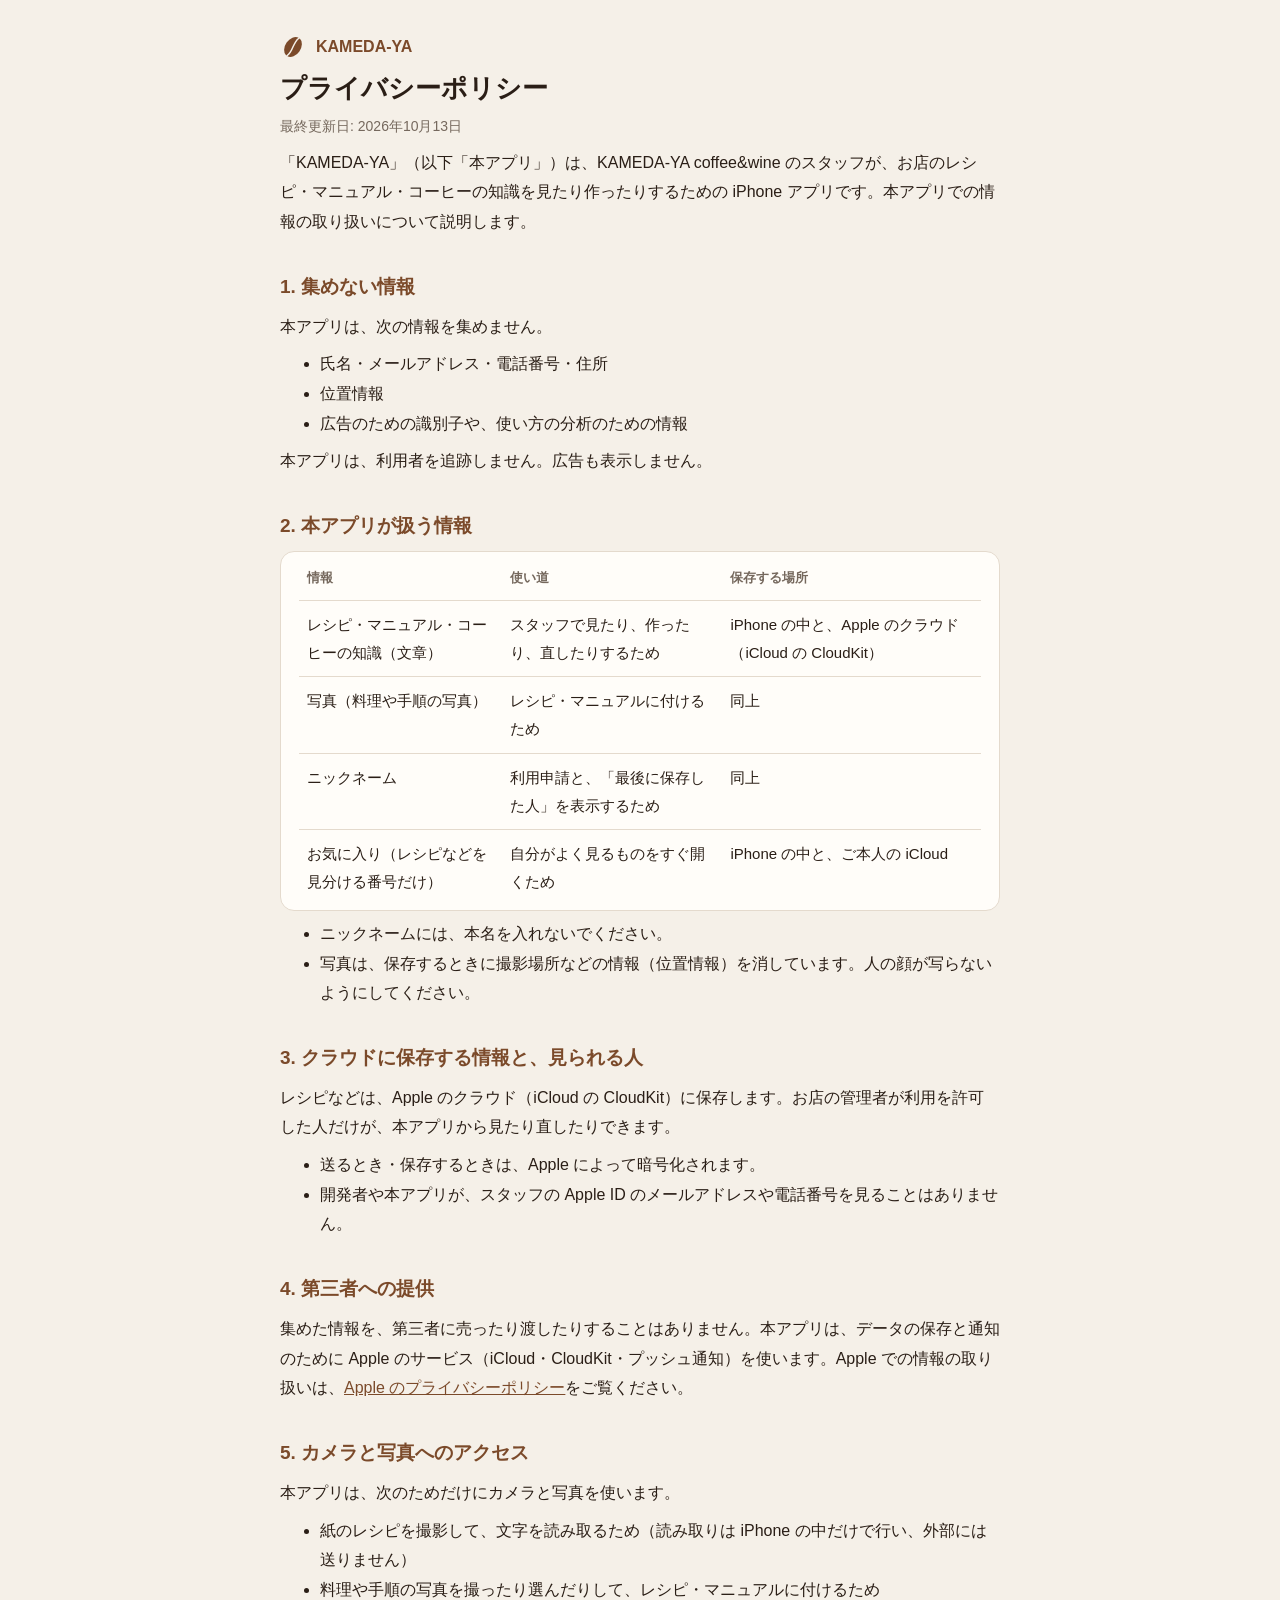
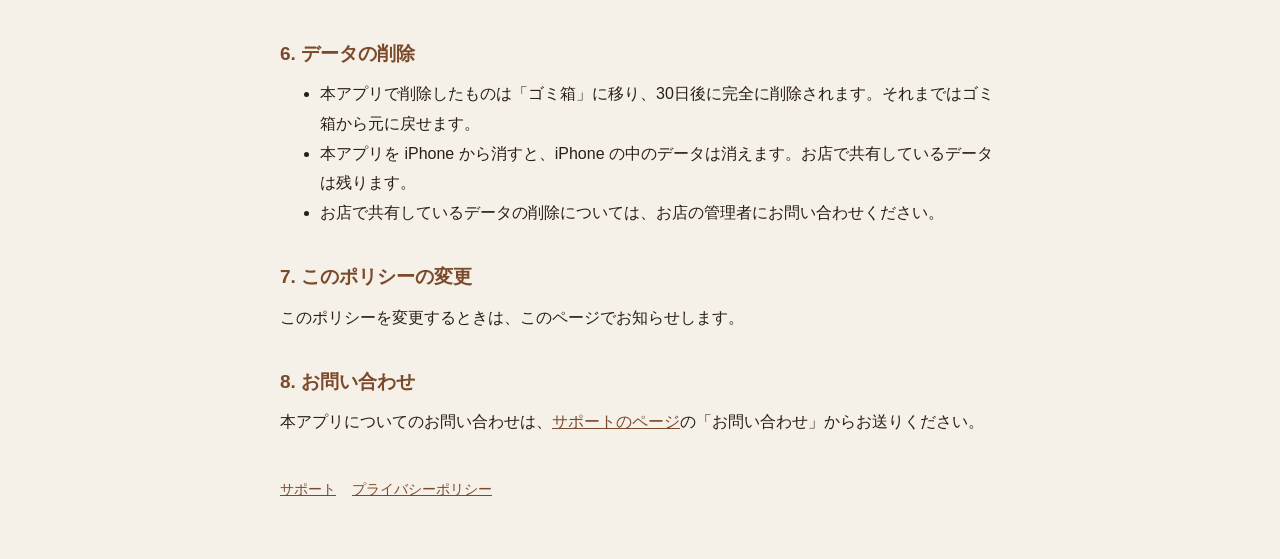
==== privacy.html @ 1588ddb8 "サポートとプライバシーポリシーのページを作る（KAMEDAYA-73） Co-Authored-By: Claude Opus 5.5 <noreply@anthropic.com>" ====
<!doctype html>
<html lang="ja">
<head>
<meta charset="utf-8">
<meta name="viewport" content="width=device-width, initial-scale=1">
<title>KAMEDA-YA プライバシーポリシー</title>
<link rel="stylesheet" href="style.css">
</head>
<body>
<main>
<header>
  <svg viewBox="0 0 24 24" aria-hidden="true"><g transform="rotate(35 12 12)" fill="currentColor"><path d="M11.3 2.05 A7.2 10 0 0 0 11.3 21.95 C13.9 17.5 8.7 6.5 11.3 2.05 Z"/><path d="M12.7 2.05 A7.2 10 0 0 1 12.7 21.95 C15.3 17.5 10.1 6.5 12.7 2.05 Z"/></g></svg>
  KAMEDA-YA
</header>
<h1>プライバシーポリシー</h1>
<p class="updated">最終更新日: 2026年10月13日</p>

<p>「KAMEDA-YA」（以下「本アプリ」）は、KAMEDA-YA coffee&amp;wine のスタッフが、お店のレシピ・マニュアル・コーヒーの知識を見たり作ったりするための iPhone アプリです。本アプリでの情報の取り扱いについて説明します。</p>

<h2>1. 集めない情報</h2>
<p>本アプリは、次の情報を集めません。</p>
<ul>
  <li>氏名・メールアドレス・電話番号・住所</li>
  <li>位置情報</li>
  <li>広告のための識別子や、使い方の分析のための情報</li>
</ul>
<p>本アプリは、利用者を追跡しません。広告も表示しません。</p>

<h2>2. 本アプリが扱う情報</h2>
<div class="card table-wrap">
<table>
  <thead><tr><th>情報</th><th>使い道</th><th>保存する場所</th></tr></thead>
  <tbody>
    <tr><td>レシピ・マニュアル・コーヒーの知識（文章）</td><td>スタッフで見たり、作ったり、直したりするため</td><td>iPhone の中と、Apple のクラウド（iCloud の CloudKit）</td></tr>
    <tr><td>写真（料理や手順の写真）</td><td>レシピ・マニュアルに付けるため</td><td>同上</td></tr>
    <tr><td>ニックネーム</td><td>利用申請と、「最後に保存した人」を表示するため</td><td>同上</td></tr>
    <tr><td>お気に入り（レシピなどを見分ける番号だけ）</td><td>自分がよく見るものをすぐ開くため</td><td>iPhone の中と、ご本人の iCloud</td></tr>
  </tbody>
</table>
</div>
<ul>
  <li>ニックネームには、本名を入れないでください。</li>
  <li>写真は、保存するときに撮影場所などの情報（位置情報）を消しています。人の顔が写らないようにしてください。</li>
</ul>

<h2>3. クラウドに保存する情報と、見られる人</h2>
<p>レシピなどは、Apple のクラウド（iCloud の CloudKit）に保存します。お店の管理者が利用を許可した人だけが、本アプリから見たり直したりできます。</p>
<ul>
  <li>送るとき・保存するときは、Apple によって暗号化されます。</li>
  <li>開発者や本アプリが、スタッフの Apple ID のメールアドレスや電話番号を見ることはありません。</li>
</ul>

<h2>4. 第三者への提供</h2>
<p>集めた情報を、第三者に売ったり渡したりすることはありません。本アプリは、データの保存と通知のために Apple のサービス（iCloud・CloudKit・プッシュ通知）を使います。Apple での情報の取り扱いは、<a href="https://www.apple.com/jp/legal/privacy/">Apple のプライバシーポリシー</a>をご覧ください。</p>

<h2>5. カメラと写真へのアクセス</h2>
<p>本アプリは、次のためだけにカメラと写真を使います。</p>
<ul>
  <li>紙のレシピを撮影して、文字を読み取るため（読み取りは iPhone の中だけで行い、外部には送りません）</li>
  <li>料理や手順の写真を撮ったり選んだりして、レシピ・マニュアルに付けるため</li>
</ul>

<h2>6. データの削除</h2>
<ul>
  <li>本アプリで削除したものは「ゴミ箱」に移り、30日後に完全に削除されます。それまではゴミ箱から元に戻せます。</li>
  <li>本アプリを iPhone から消すと、iPhone の中のデータは消えます。お店で共有しているデータは残ります。</li>
  <li>お店で共有しているデータの削除については、お店の管理者にお問い合わせください。</li>
</ul>

<h2>7. このポリシーの変更</h2>
<p>このポリシーを変更するときは、このページでお知らせします。</p>

<h2>8. お問い合わせ</h2>
<p>本アプリについてのお問い合わせは、<a href="index.html#contact">サポートのページ</a>の「お問い合わせ」からお送りください。</p>

<nav><a href="index.html">サポート</a><a href="privacy.html">プライバシーポリシー</a></nav>
</main>
</body>
</html>
---- style.css ----
:root {
  --bg: #F5F0E8; --card: #FFFDF9; --ink: #2A1E16; --muted: #75685D; --line: #E4DACD; --accent: #7B4A2A;
}
@media (prefers-color-scheme: dark) {
  :root { color-scheme: dark; --bg: #16120F; --card: #231D18; --ink: #F2EAE0; --muted: #B3A595; --line: #3A3129; --accent: #D9A877; }
}
* { box-sizing: border-box; }
body {
  margin: 0; padding: 32px 16px 56px; background: var(--bg); color: var(--ink);
  font-family: "Hiragino Sans", "Hiragino Kaku Gothic ProN", "Yu Gothic", "Noto Sans JP", sans-serif;
  font-size: 16px; line-height: 1.85;
}
main { max-width: 720px; margin: 0 auto; }
header { display: flex; align-items: center; gap: 10px; color: var(--accent); font-weight: 700; margin-bottom: 8px; }
header svg { width: 26px; height: 26px; }
h1 { font-size: 26px; line-height: 1.4; margin: 8px 0 4px; }
h2 { font-size: 19px; margin: 32px 0 8px; color: var(--accent); }
p, ul { margin: 8px 0; }
.updated { color: var(--muted); font-size: 14px; }
.card { background: var(--card); border: 1px solid var(--line); border-radius: 14px; padding: 4px 18px; }
table { width: 100%; border-collapse: collapse; font-size: 15px; }
th, td { text-align: left; vertical-align: top; padding: 10px 8px; border-bottom: 1px solid var(--line); }
tr:last-child td { border-bottom: none; }
th { color: var(--muted); font-size: 13px; }
.table-wrap { overflow-x: auto; }
dt { font-weight: 700; margin-top: 16px; }
dd { margin: 4px 0 0; }
a { color: var(--accent); }
nav { margin-top: 40px; font-size: 14px; color: var(--muted); display: flex; gap: 16px; flex-wrap: wrap; }
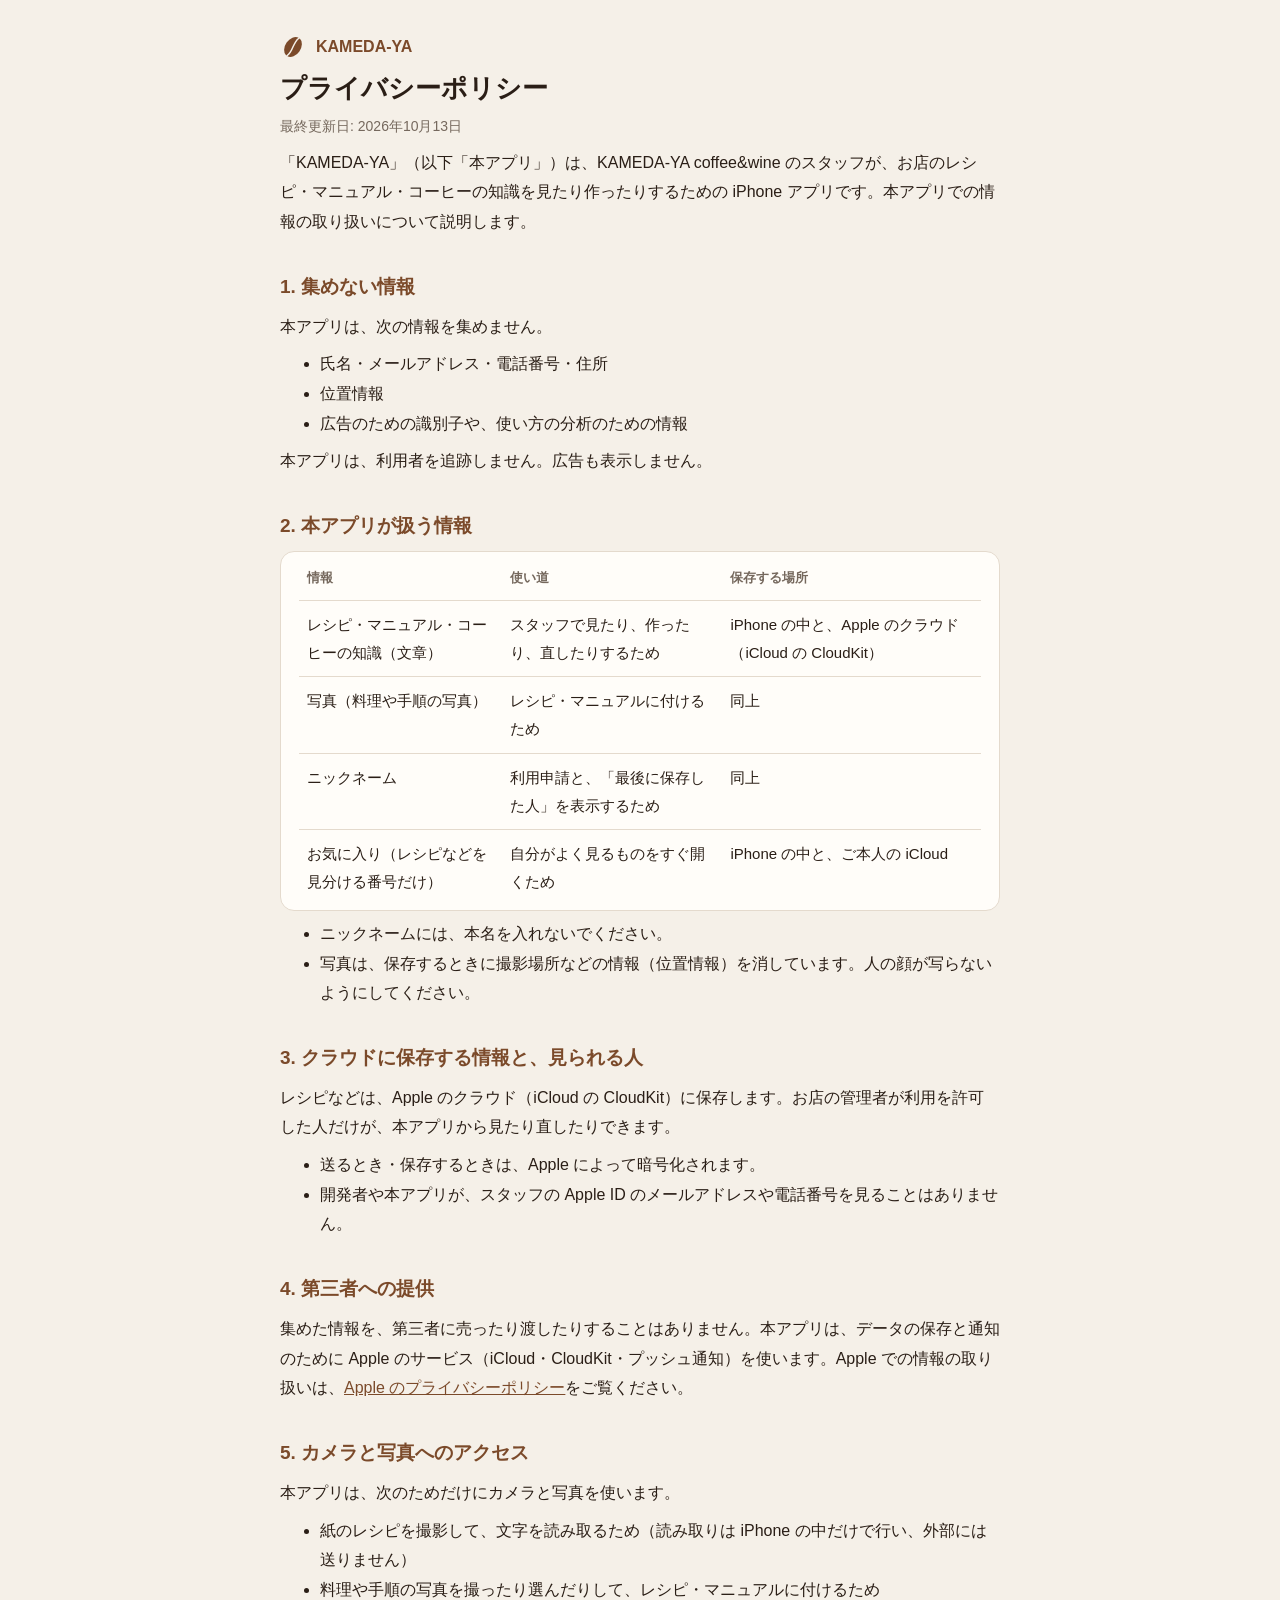
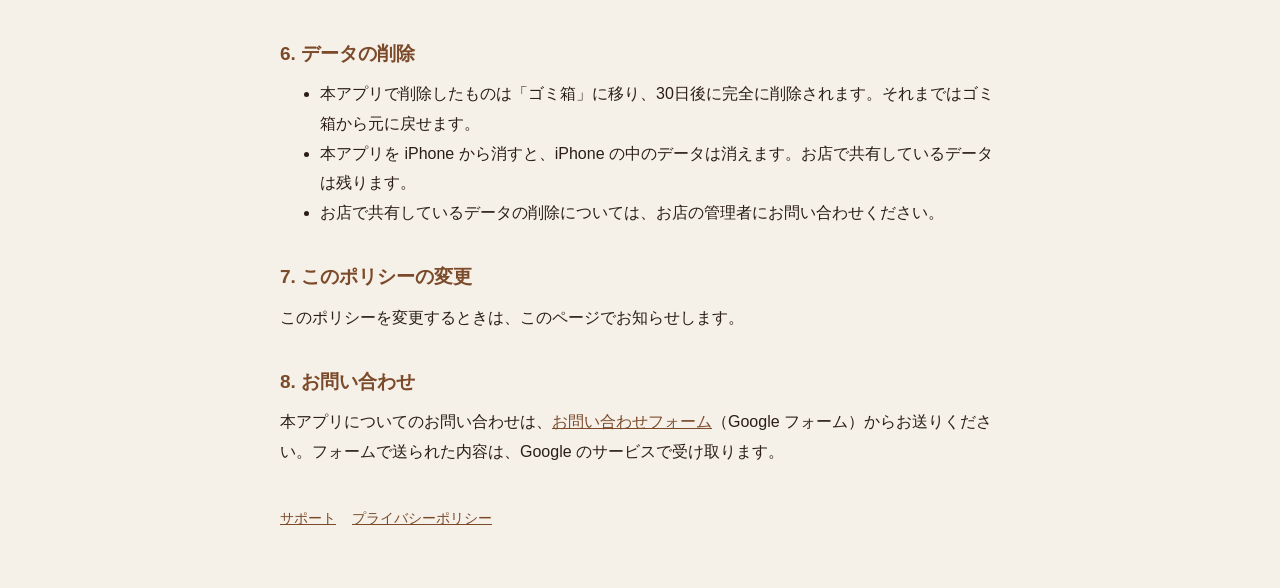
==== commit 94c379a2: "お問い合わせフォームの URL を入れる（KAMEDAYA-66・73） Co-Authored-By: Claude Opus 5.5 <noreply@anthropic.com>" ====
--- a/privacy.html
+++ b/privacy.html
@@ -71,7 +71,7 @@
 <p>このポリシーを変更するときは、このページでお知らせします。</p>
 
 <h2>8. お問い合わせ</h2>
-<p>本アプリについてのお問い合わせは、<a href="index.html#contact">サポートのページ</a>の「お問い合わせ」からお送りください。</p>
+<p>本アプリについてのお問い合わせは、<a href="https://forms.gle/npibHibr62RcUhbM6">お問い合わせフォーム</a>（Google フォーム）からお送りください。フォームで送られた内容は、Google のサービスで受け取ります。</p>
 
 <nav><a href="index.html">サポート</a><a href="privacy.html">プライバシーポリシー</a></nav>
 </main>
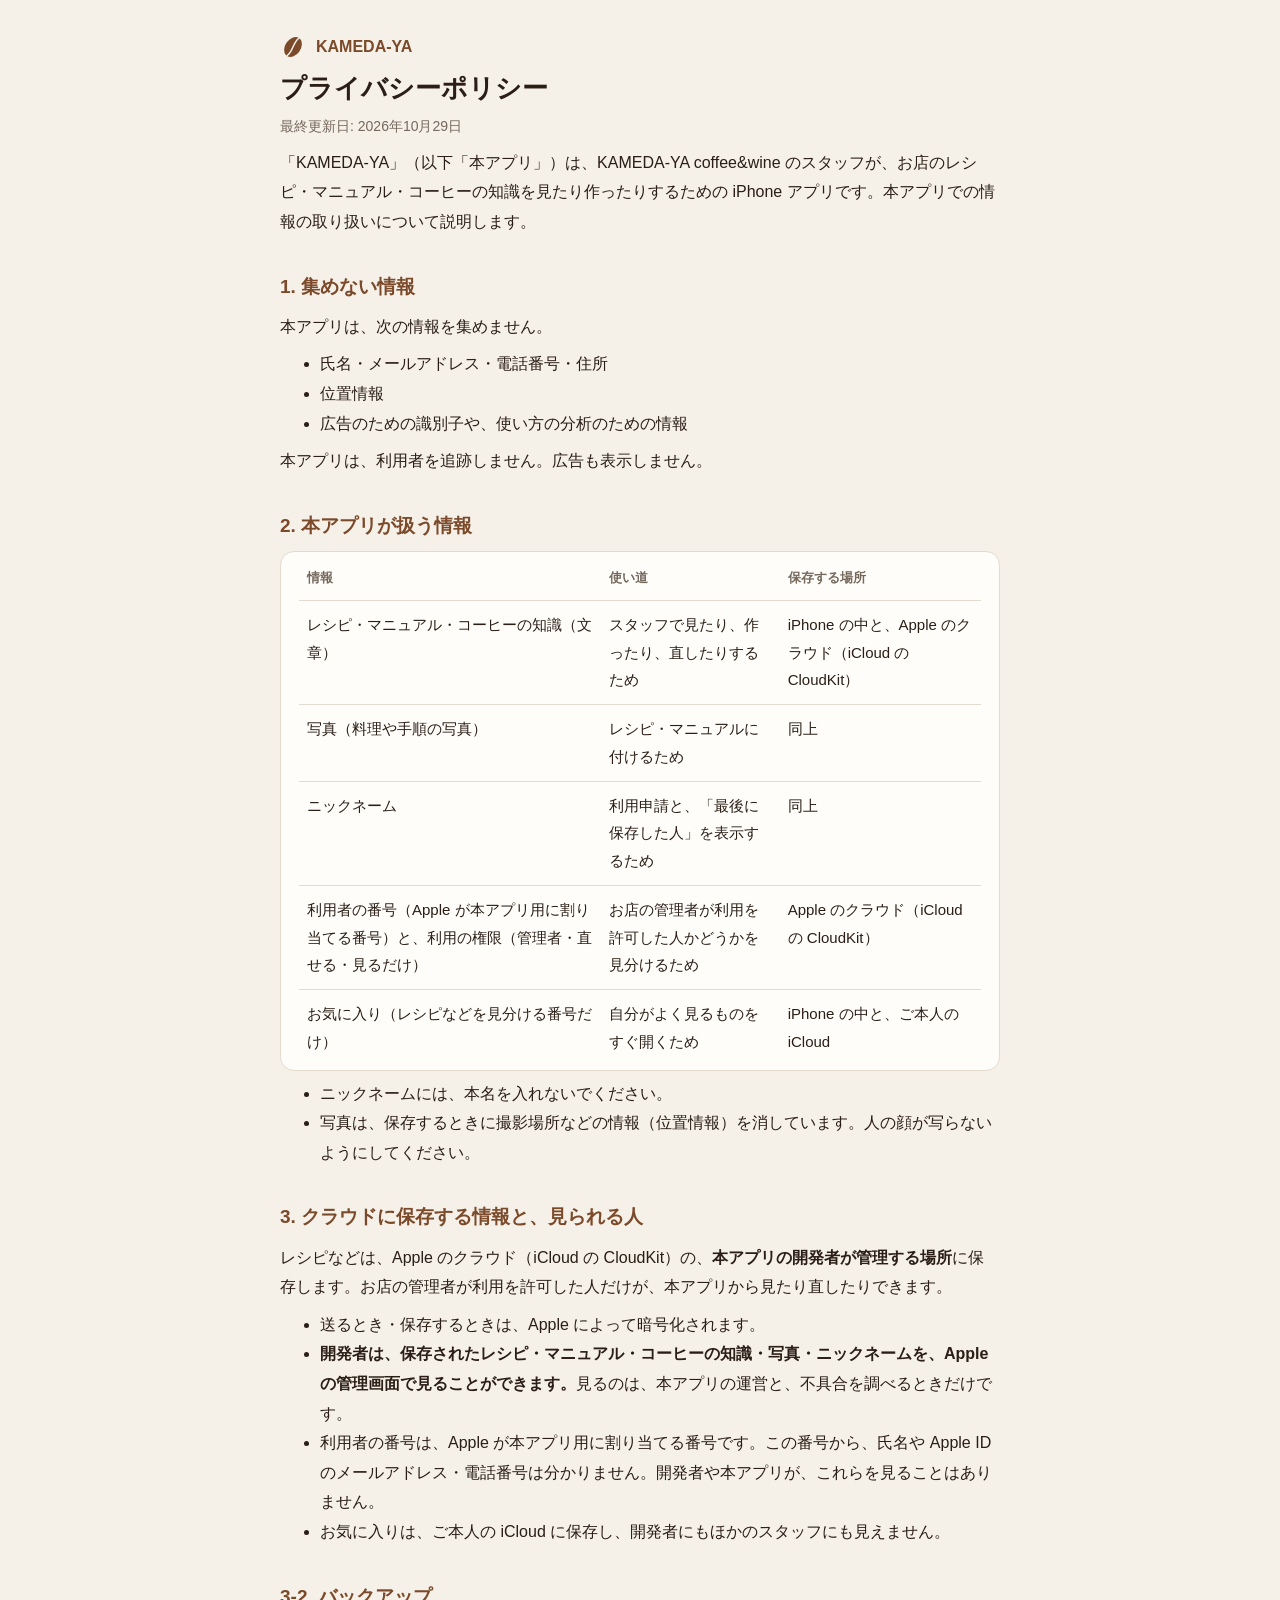
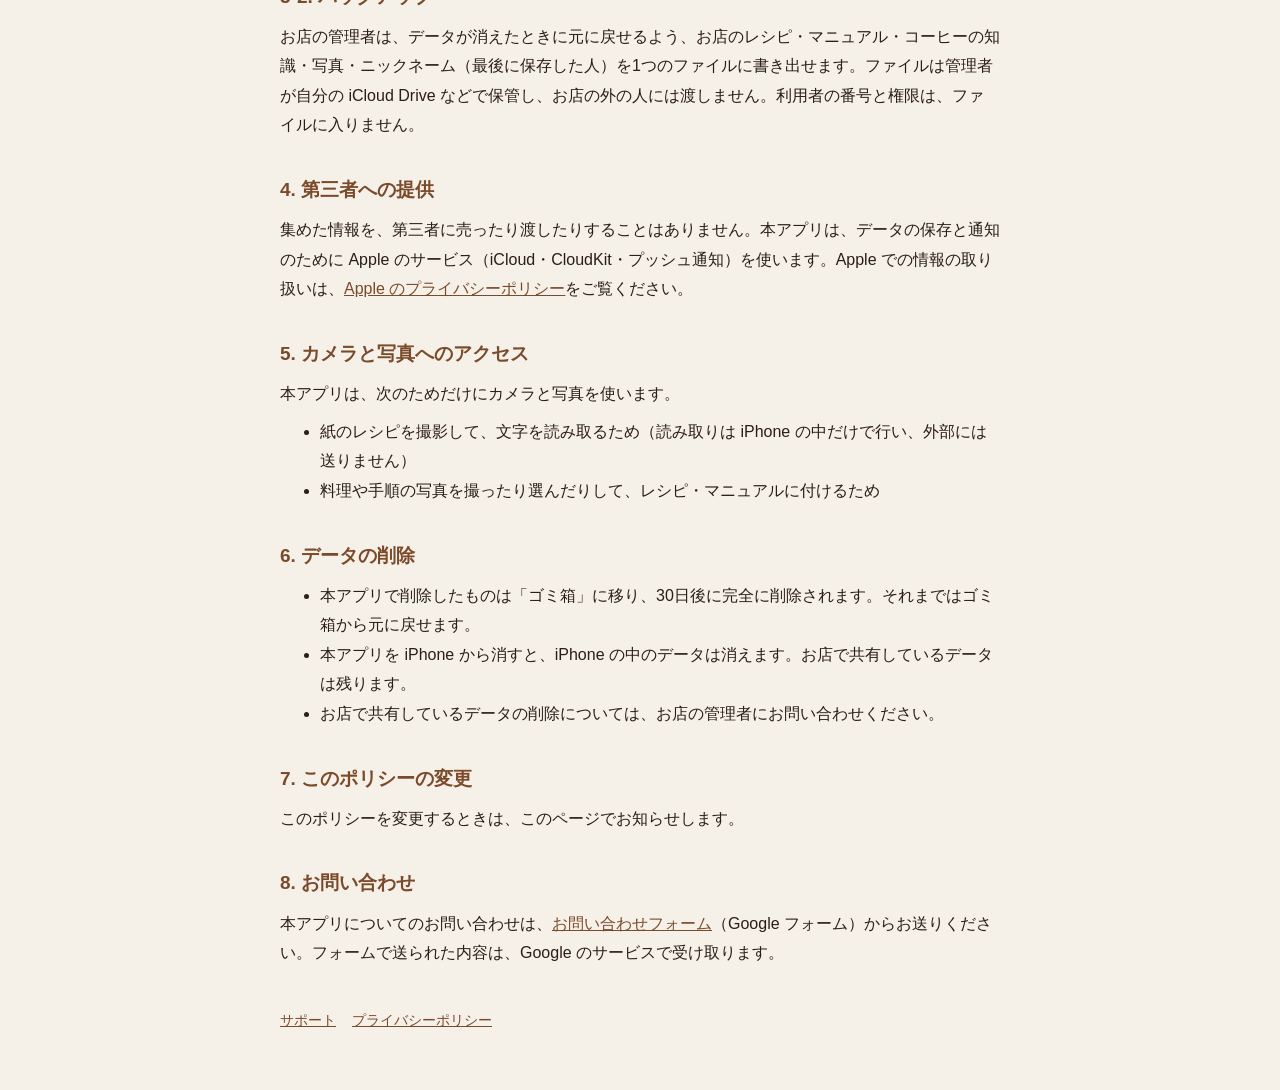
==== commit 8ae97172: "プライバシーポリシーとサポートを公開データベースの形に合わせる（KAMEDAYA-90） - 開発者が管理する場所に保存し、開発者は管理画面で中身を見られることを書いた - 利用者の番号と権限、バック" ====
--- a/privacy.html
+++ b/privacy.html
@@ -13,7 +13,7 @@
   KAMEDA-YA
 </header>
 <h1>プライバシーポリシー</h1>
-<p class="updated">最終更新日: 2026年10月13日</p>
+<p class="updated">最終更新日: 2026年10月29日</p>
 
 <p>「KAMEDA-YA」（以下「本アプリ」）は、KAMEDA-YA coffee&amp;wine のスタッフが、お店のレシピ・マニュアル・コーヒーの知識を見たり作ったりするための iPhone アプリです。本アプリでの情報の取り扱いについて説明します。</p>
 
@@ -34,6 +34,7 @@
     <tr><td>レシピ・マニュアル・コーヒーの知識（文章）</td><td>スタッフで見たり、作ったり、直したりするため</td><td>iPhone の中と、Apple のクラウド（iCloud の CloudKit）</td></tr>
     <tr><td>写真（料理や手順の写真）</td><td>レシピ・マニュアルに付けるため</td><td>同上</td></tr>
     <tr><td>ニックネーム</td><td>利用申請と、「最後に保存した人」を表示するため</td><td>同上</td></tr>
+    <tr><td>利用者の番号（Apple が本アプリ用に割り当てる番号）と、利用の権限（管理者・直せる・見るだけ）</td><td>お店の管理者が利用を許可した人かどうかを見分けるため</td><td>Apple のクラウド（iCloud の CloudKit）</td></tr>
     <tr><td>お気に入り（レシピなどを見分ける番号だけ）</td><td>自分がよく見るものをすぐ開くため</td><td>iPhone の中と、ご本人の iCloud</td></tr>
   </tbody>
 </table>
@@ -44,11 +45,16 @@
 </ul>
 
 <h2>3. クラウドに保存する情報と、見られる人</h2>
-<p>レシピなどは、Apple のクラウド（iCloud の CloudKit）に保存します。お店の管理者が利用を許可した人だけが、本アプリから見たり直したりできます。</p>
+<p>レシピなどは、Apple のクラウド（iCloud の CloudKit）の、<strong>本アプリの開発者が管理する場所</strong>に保存します。お店の管理者が利用を許可した人だけが、本アプリから見たり直したりできます。</p>
 <ul>
   <li>送るとき・保存するときは、Apple によって暗号化されます。</li>
-  <li>開発者や本アプリが、スタッフの Apple ID のメールアドレスや電話番号を見ることはありません。</li>
+  <li><strong>開発者は、保存されたレシピ・マニュアル・コーヒーの知識・写真・ニックネームを、Apple の管理画面で見ることができます。</strong>見るのは、本アプリの運営と、不具合を調べるときだけです。</li>
+  <li>利用者の番号は、Apple が本アプリ用に割り当てる番号です。この番号から、氏名や Apple ID のメールアドレス・電話番号は分かりません。開発者や本アプリが、これらを見ることはありません。</li>
+  <li>お気に入りは、ご本人の iCloud に保存し、開発者にもほかのスタッフにも見えません。</li>
 </ul>
+
+<h2>3-2. バックアップ</h2>
+<p>お店の管理者は、データが消えたときに元に戻せるよう、お店のレシピ・マニュアル・コーヒーの知識・写真・ニックネーム（最後に保存した人）を1つのファイルに書き出せます。ファイルは管理者が自分の iCloud Drive などで保管し、お店の外の人には渡しません。利用者の番号と権限は、ファイルに入りません。</p>
 
 <h2>4. 第三者への提供</h2>
 <p>集めた情報を、第三者に売ったり渡したりすることはありません。本アプリは、データの保存と通知のために Apple のサービス（iCloud・CloudKit・プッシュ通知）を使います。Apple での情報の取り扱いは、<a href="https://www.apple.com/jp/legal/privacy/">Apple のプライバシーポリシー</a>をご覧ください。</p>
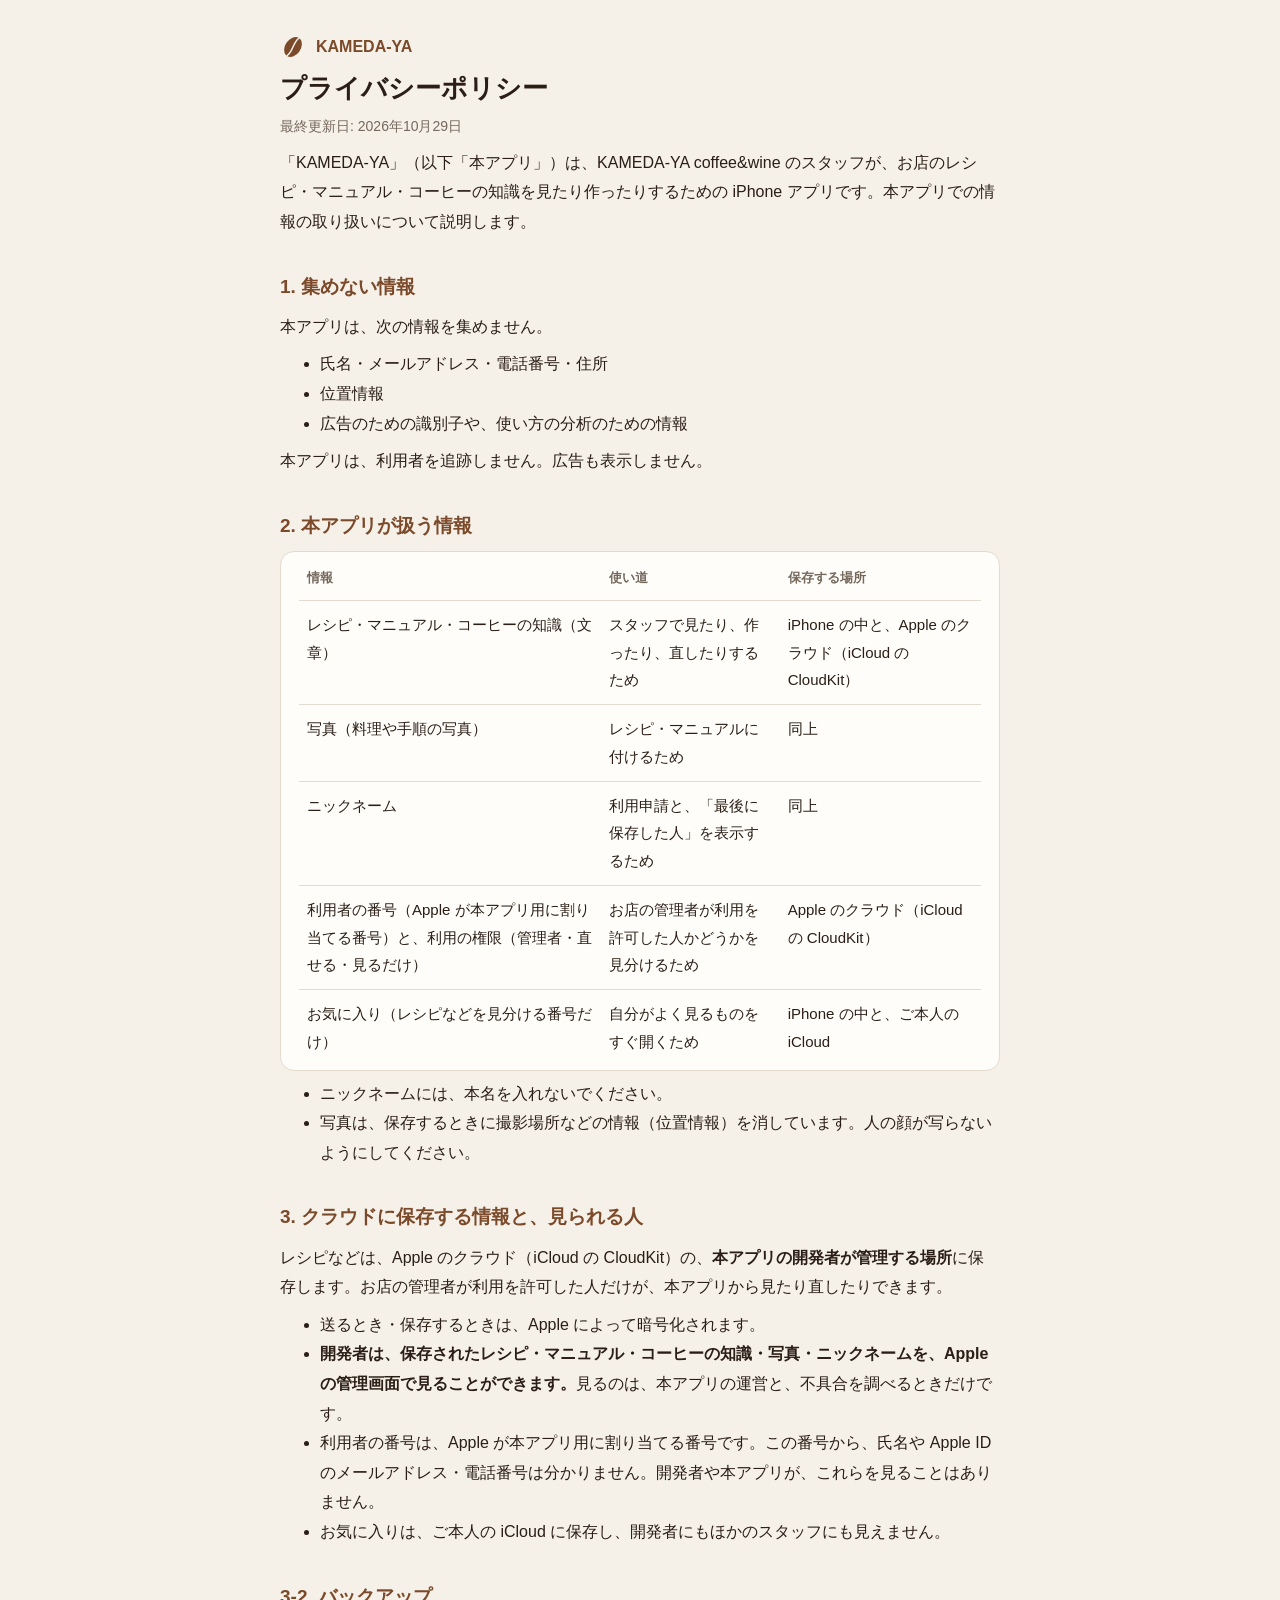
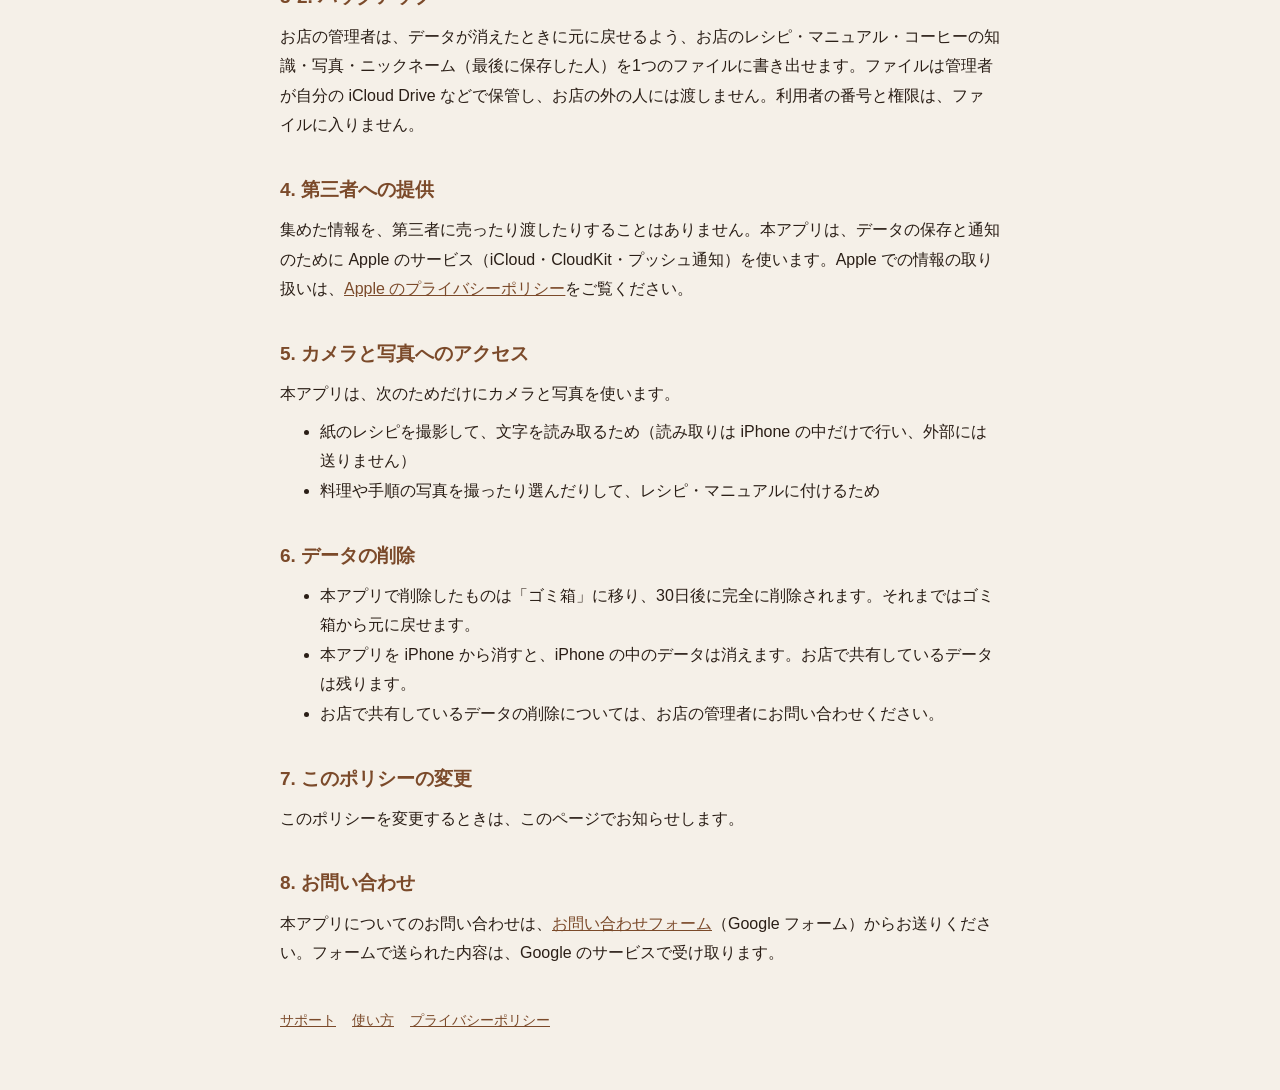
==== commit 0524aca7: "スタッフ向けの使い方のページを足す（KAMEDAYA-17） はじめかた・画面の見かた・レシピ／マニュアル／コーヒー／管理・便利な使い方（Tips）・困ったとき。 画面の写真はお試しのデータで撮ったも" ====
--- a/privacy.html
+++ b/privacy.html
@@ -79,7 +79,7 @@
 <h2>8. お問い合わせ</h2>
 <p>本アプリについてのお問い合わせは、<a href="https://forms.gle/npibHibr62RcUhbM6">お問い合わせフォーム</a>（Google フォーム）からお送りください。フォームで送られた内容は、Google のサービスで受け取ります。</p>
 
-<nav><a href="index.html">サポート</a><a href="privacy.html">プライバシーポリシー</a></nav>
+<nav><a href="index.html">サポート</a><a href="guide.html">使い方</a><a href="privacy.html">プライバシーポリシー</a></nav>
 </main>
 </body>
 </html>
--- a/style.css
+++ b/style.css
@@ -1,8 +1,8 @@
 :root {
-  --bg: #F5F0E8; --card: #FFFDF9; --ink: #2A1E16; --muted: #75685D; --line: #E4DACD; --accent: #7B4A2A;
+  --bg: #F5F0E8; --card: #FFFDF9; --ink: #2A1E16; --muted: #75685D; --line: #E4DACD; --accent: #7B4A2A; --note-bg: #FBEFCF; --note-ink: #5E4310;
 }
 @media (prefers-color-scheme: dark) {
-  :root { color-scheme: dark; --bg: #16120F; --card: #231D18; --ink: #F2EAE0; --muted: #B3A595; --line: #3A3129; --accent: #D9A877; }
+  :root { color-scheme: dark; --bg: #16120F; --card: #231D18; --ink: #F2EAE0; --muted: #B3A595; --line: #3A3129; --accent: #D9A877; --note-bg: #3A2E16; --note-ink: #F2DCA6; }
 }
 * { box-sizing: border-box; }
 body {
@@ -27,3 +27,25 @@
 dd { margin: 4px 0 0; }
 a { color: var(--accent); }
 nav { margin-top: 40px; font-size: 14px; color: var(--muted); display: flex; gap: 16px; flex-wrap: wrap; }
+
+/* 使い方のページ（guide.html） */
+h3 { font-size: 17px; margin: 0 0 4px; }
+.toc { margin: 16px 0 0; gap: 8px 14px; font-size: 15px; }
+.note { background: var(--note-bg); color: var(--note-ink); border-radius: 10px; padding: 8px 12px; font-size: 15px; }
+ol.steps { list-style: none; margin: 16px 0; padding: 0; counter-reset: step; }
+ol.steps > li { counter-increment: step; display: grid; grid-template-columns: minmax(0, 1fr) 180px; gap: 20px; align-items: start; padding: 20px 0; border-top: 1px solid var(--line); }
+ol.steps > li:first-child { border-top: 0; }
+ol.steps h3::before { content: counter(step); display: inline-grid; place-items: center; width: 28px; height: 28px; margin-right: 8px; border-radius: 50%; background: var(--accent); color: var(--bg); font-size: 15px; vertical-align: 1px; }
+ol.steps > li:not(:has(img)) { grid-template-columns: 1fr; }
+.step-text { min-width: 0; }
+.feature { display: grid; grid-template-columns: minmax(0, 1fr) auto; gap: 20px; align-items: start; margin: 12px 0 20px; }
+.shots { display: flex; gap: 12px; }
+.shot { width: 180px; max-width: 100%; height: auto; border-radius: 18px; border: 1px solid var(--line); display: block; }
+.shot.wide { width: 260px; }
+@media (max-width: 620px) {
+  ol.steps > li, .feature { grid-template-columns: 1fr; }
+  .shots { justify-content: center; flex-wrap: wrap; }
+  .shot { width: min(42vw, 200px); }
+  .shot.wide { width: min(92vw, 320px); }
+}
+table.tabs td:first-child { white-space: nowrap; }
